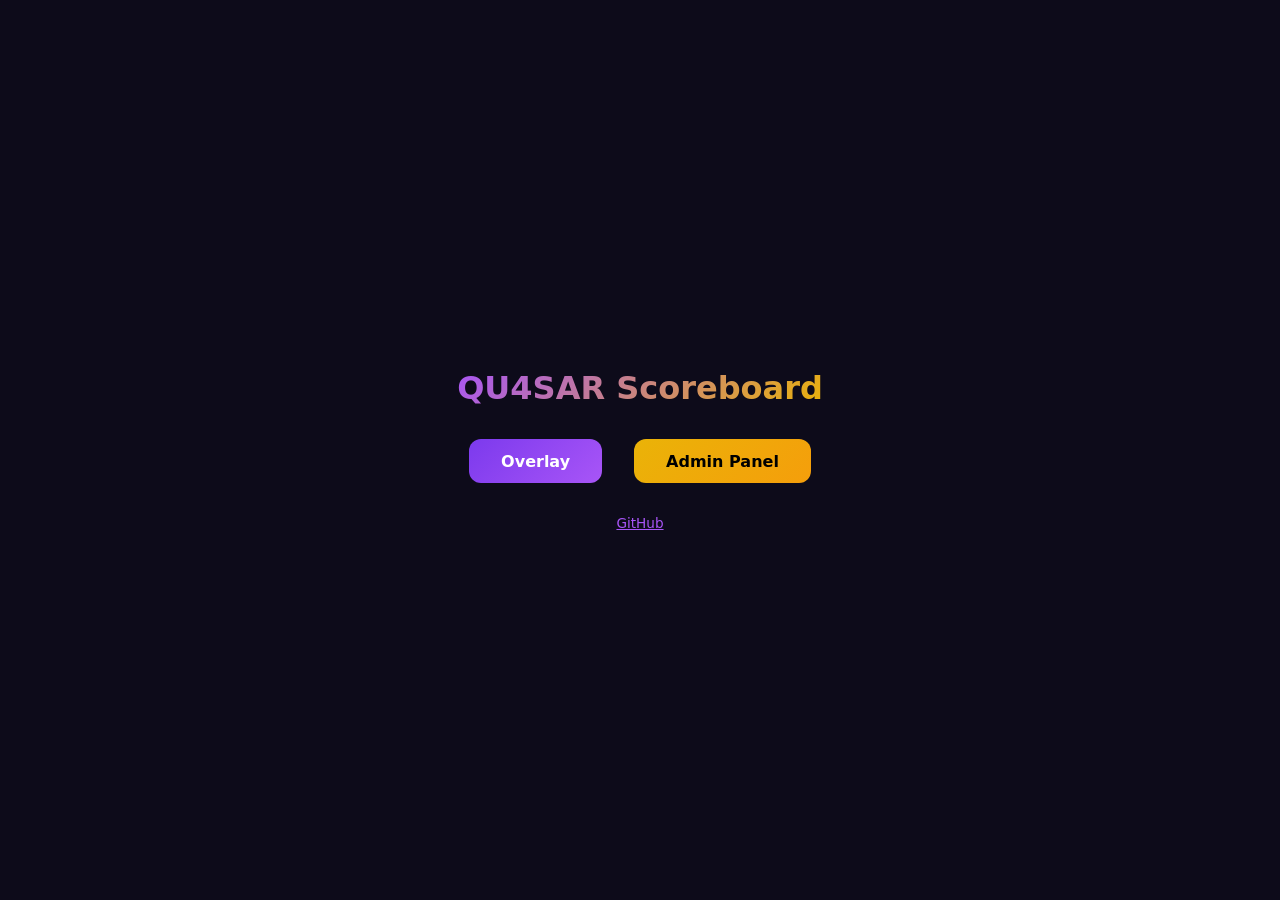
==== index.html @ 977b4c91 "add index.html landing page for GitHub Pages root" ====
<!DOCTYPE html>
<html lang="es">
<head>
<meta charset="UTF-8">
<meta name="viewport" content="width=device-width, initial-scale=1.0">
<title>QU4SAR Scoreboard</title>
<style>
  *{margin:0;padding:0;box-sizing:border-box}
  body{font-family:system-ui,sans-serif;background:#0d0b1a;color:#fff;display:flex;flex-direction:column;align-items:center;justify-content:center;min-height:100vh;gap:2rem}
  h1{font-size:2rem;background:linear-gradient(135deg,#a855f7,#eab308);-webkit-background-clip:text;-webkit-text-fill-color:transparent}
  .links{display:flex;gap:2rem}
  .links a{padding:.8rem 2rem;border-radius:12px;text-decoration:none;font-weight:600;transition:.2s}
  .overlay-link{background:linear-gradient(135deg,#7c3aed,#a855f7);color:#fff}
  .admin-link{background:linear-gradient(135deg,#eab308,#f59e0b);color:#000}
  .links a:hover{transform:scale(1.05);filter:brightness(1.1)}
  p{color:#888;font-size:.85rem}
  p a{color:#a855f7}
</style>
</head>
<body>
<h1>QU4SAR Scoreboard</h1>
<div class="links">
  <a class="overlay-link" href="overlay.html" target="_blank">Overlay</a>
  <a class="admin-link" href="admin.html" target="_blank">Admin Panel</a>
</div>
<p><a href="https://github.com/QU4SARWEB/OVERLAYS" target="_blank">GitHub</a></p>
</body>
</html>
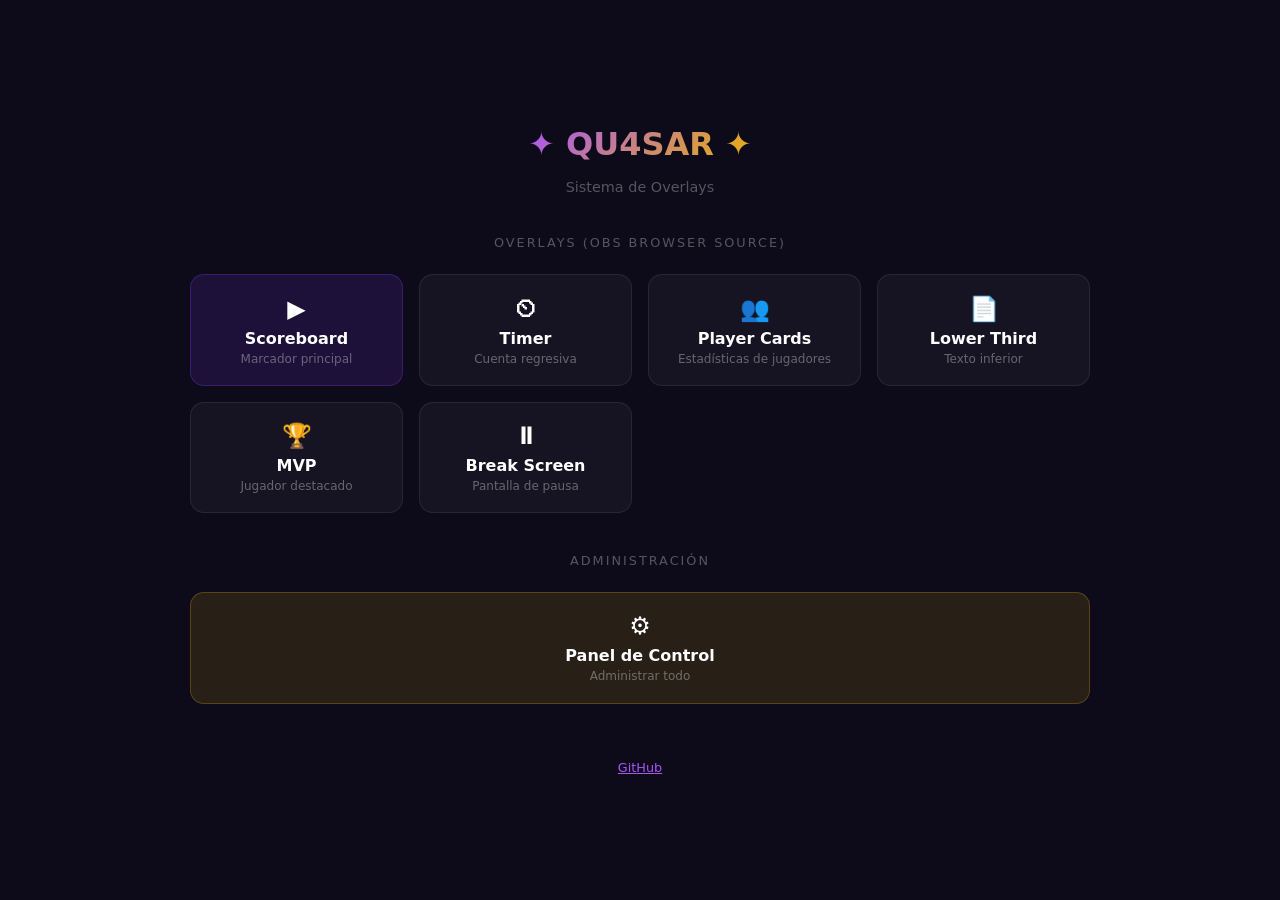
==== commit 557db8a1: "feat: add 5 new overlays (timer, players, lower third, MVP, break screen)" ====
--- a/index.html
+++ b/index.html
@@ -3,26 +3,43 @@
 <head>
 <meta charset="UTF-8">
 <meta name="viewport" content="width=device-width, initial-scale=1.0">
-<title>QU4SAR Scoreboard</title>
+<title>QU4SAR Overlays</title>
 <style>
   *{margin:0;padding:0;box-sizing:border-box}
-  body{font-family:system-ui,sans-serif;background:#0d0b1a;color:#fff;display:flex;flex-direction:column;align-items:center;justify-content:center;min-height:100vh;gap:2rem}
+  body{font-family:system-ui,sans-serif;background:#0d0b1a;color:#fff;display:flex;flex-direction:column;align-items:center;justify-content:center;min-height:100vh;gap:1.5rem;padding:2rem}
   h1{font-size:2rem;background:linear-gradient(135deg,#a855f7,#eab308);-webkit-background-clip:text;-webkit-text-fill-color:transparent}
-  .links{display:flex;gap:2rem}
-  .links a{padding:.8rem 2rem;border-radius:12px;text-decoration:none;font-weight:600;transition:.2s}
-  .overlay-link{background:linear-gradient(135deg,#7c3aed,#a855f7);color:#fff}
-  .admin-link{background:linear-gradient(135deg,#eab308,#f59e0b);color:#000}
-  .links a:hover{transform:scale(1.05);filter:brightness(1.1)}
-  p{color:#888;font-size:.85rem}
+  .grid{display:grid;grid-template-columns:repeat(auto-fit,minmax(200px,1fr));gap:1rem;max-width:900px;width:100%}
+  .card{padding:1.2rem;border-radius:14px;text-decoration:none;color:#fff;font-weight:600;text-align:center;transition:.2s;border:1px solid rgba(255,255,255,0.08);background:rgba(255,255,255,0.04)}
+  .card:hover{transform:scale(1.03);filter:brightness(1.1);border-color:rgba(187,134,252,0.3)}
+  .card.purple{background:rgba(124,58,237,0.15);border-color:rgba(124,58,237,0.3)}
+  .card.gold{background:rgba(234,179,8,0.12);border-color:rgba(234,179,8,0.25)}
+  .card .icon{font-size:1.5rem;display:block;margin-bottom:6px}
+  .card small{display:block;font-size:.75rem;color:rgba(255,255,255,0.35);font-weight:400;margin-top:4px}
+  .section-title{color:rgba(255,255,255,0.3);font-size:.8rem;text-transform:uppercase;letter-spacing:2px;margin-top:1rem}
+  p{color:#888;font-size:.8rem}
   p a{color:#a855f7}
+  @media(max-width:600px){.grid{grid-template-columns:1fr 1fr}}
 </style>
 </head>
 <body>
-<h1>QU4SAR Scoreboard</h1>
-<div class="links">
-  <a class="overlay-link" href="overlay.html" target="_blank">Overlay</a>
-  <a class="admin-link" href="admin.html" target="_blank">Admin Panel</a>
+<h1>&#10022; QU4SAR &#10022;</h1>
+<p style="color:rgba(255,255,255,0.3);font-size:.9rem;margin-top:-.5rem">Sistema de Overlays</p>
+
+<div class="section-title">Overlays (OBS Browser Source)</div>
+<div class="grid">
+  <a class="card purple" href="overlay.html" target="_blank"><span class="icon">&#9654;</span> Scoreboard<small>Marcador principal</small></a>
+  <a class="card" href="timer-overlay.html" target="_blank"><span class="icon">&#9202;</span> Timer<small>Cuenta regresiva</small></a>
+  <a class="card" href="player-cards-overlay.html" target="_blank"><span class="icon">&#128101;</span> Player Cards<small>Estad&iacute;sticas de jugadores</small></a>
+  <a class="card" href="lower-third-overlay.html" target="_blank"><span class="icon">&#128196;</span> Lower Third<small>Texto inferior</small></a>
+  <a class="card" href="mvp-overlay.html" target="_blank"><span class="icon">&#127942;</span> MVP<small>Jugador destacado</small></a>
+  <a class="card" href="break-overlay.html" target="_blank"><span class="icon">&#9208;</span> Break Screen<small>Pantalla de pausa</small></a>
 </div>
-<p><a href="https://github.com/QU4SARWEB/OVERLAYS" target="_blank">GitHub</a></p>
+
+<div class="section-title">Administraci&oacute;n</div>
+<div class="grid">
+  <a class="card gold" href="admin.html" target="_blank"><span class="icon">&#9881;</span> Panel de Control<small>Administrar todo</small></a>
+</div>
+
+<p style="margin-top:2rem"><a href="https://github.com/QU4SARWEB/OVERLAYS" target="_blank">GitHub</a></p>
 </body>
-</html>
+</html>
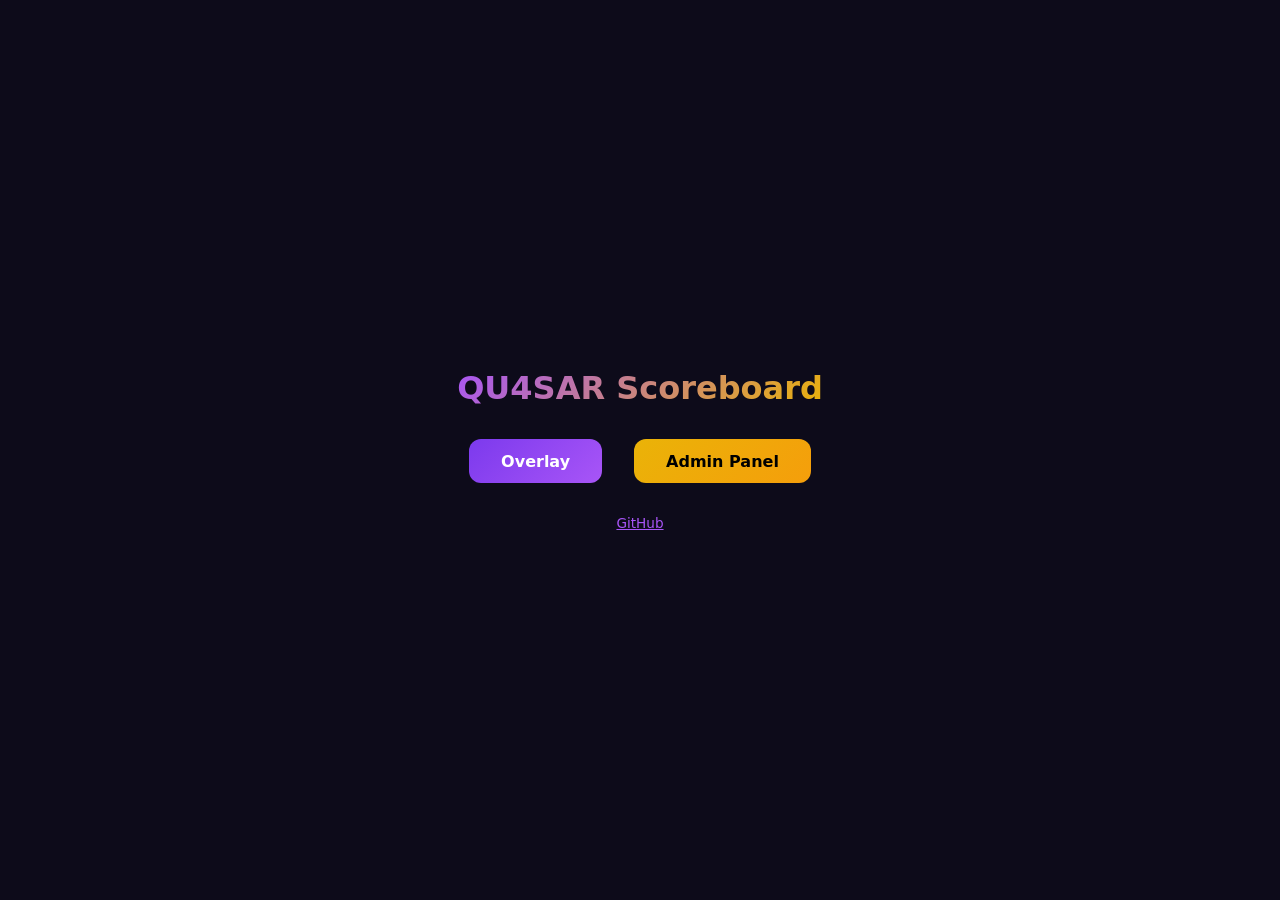
==== commit 8e3406ee: "rollback: remove Supabase DB, new overlays, opacity; restore localStorage + broadcast + previous mat" ====
--- a/index.html
+++ b/index.html
@@ -3,43 +3,26 @@
 <head>
 <meta charset="UTF-8">
 <meta name="viewport" content="width=device-width, initial-scale=1.0">
-<title>QU4SAR Overlays</title>
+<title>QU4SAR Scoreboard</title>
 <style>
   *{margin:0;padding:0;box-sizing:border-box}
-  body{font-family:system-ui,sans-serif;background:#0d0b1a;color:#fff;display:flex;flex-direction:column;align-items:center;justify-content:center;min-height:100vh;gap:1.5rem;padding:2rem}
+  body{font-family:system-ui,sans-serif;background:#0d0b1a;color:#fff;display:flex;flex-direction:column;align-items:center;justify-content:center;min-height:100vh;gap:2rem}
   h1{font-size:2rem;background:linear-gradient(135deg,#a855f7,#eab308);-webkit-background-clip:text;-webkit-text-fill-color:transparent}
-  .grid{display:grid;grid-template-columns:repeat(auto-fit,minmax(200px,1fr));gap:1rem;max-width:900px;width:100%}
-  .card{padding:1.2rem;border-radius:14px;text-decoration:none;color:#fff;font-weight:600;text-align:center;transition:.2s;border:1px solid rgba(255,255,255,0.08);background:rgba(255,255,255,0.04)}
-  .card:hover{transform:scale(1.03);filter:brightness(1.1);border-color:rgba(187,134,252,0.3)}
-  .card.purple{background:rgba(124,58,237,0.15);border-color:rgba(124,58,237,0.3)}
-  .card.gold{background:rgba(234,179,8,0.12);border-color:rgba(234,179,8,0.25)}
-  .card .icon{font-size:1.5rem;display:block;margin-bottom:6px}
-  .card small{display:block;font-size:.75rem;color:rgba(255,255,255,0.35);font-weight:400;margin-top:4px}
-  .section-title{color:rgba(255,255,255,0.3);font-size:.8rem;text-transform:uppercase;letter-spacing:2px;margin-top:1rem}
-  p{color:#888;font-size:.8rem}
+  .links{display:flex;gap:2rem}
+  .links a{padding:.8rem 2rem;border-radius:12px;text-decoration:none;font-weight:600;transition:.2s}
+  .overlay-link{background:linear-gradient(135deg,#7c3aed,#a855f7);color:#fff}
+  .admin-link{background:linear-gradient(135deg,#eab308,#f59e0b);color:#000}
+  .links a:hover{transform:scale(1.05);filter:brightness(1.1)}
+  p{color:#888;font-size:.85rem}
   p a{color:#a855f7}
-  @media(max-width:600px){.grid{grid-template-columns:1fr 1fr}}
 </style>
 </head>
 <body>
-<h1>&#10022; QU4SAR &#10022;</h1>
-<p style="color:rgba(255,255,255,0.3);font-size:.9rem;margin-top:-.5rem">Sistema de Overlays</p>
-
-<div class="section-title">Overlays (OBS Browser Source)</div>
-<div class="grid">
-  <a class="card purple" href="overlay.html" target="_blank"><span class="icon">&#9654;</span> Scoreboard<small>Marcador principal</small></a>
-  <a class="card" href="timer-overlay.html" target="_blank"><span class="icon">&#9202;</span> Timer<small>Cuenta regresiva</small></a>
-  <a class="card" href="player-cards-overlay.html" target="_blank"><span class="icon">&#128101;</span> Player Cards<small>Estad&iacute;sticas de jugadores</small></a>
-  <a class="card" href="lower-third-overlay.html" target="_blank"><span class="icon">&#128196;</span> Lower Third<small>Texto inferior</small></a>
-  <a class="card" href="mvp-overlay.html" target="_blank"><span class="icon">&#127942;</span> MVP<small>Jugador destacado</small></a>
-  <a class="card" href="break-overlay.html" target="_blank"><span class="icon">&#9208;</span> Break Screen<small>Pantalla de pausa</small></a>
+<h1>QU4SAR Scoreboard</h1>
+<div class="links">
+  <a class="overlay-link" href="overlay.html" target="_blank">Overlay</a>
+  <a class="admin-link" href="admin.html" target="_blank">Admin Panel</a>
 </div>
-
-<div class="section-title">Administraci&oacute;n</div>
-<div class="grid">
-  <a class="card gold" href="admin.html" target="_blank"><span class="icon">&#9881;</span> Panel de Control<small>Administrar todo</small></a>
-</div>
-
-<p style="margin-top:2rem"><a href="https://github.com/QU4SARWEB/OVERLAYS" target="_blank">GitHub</a></p>
+<p><a href="https://github.com/QU4SARWEB/OVERLAYS" target="_blank">GitHub</a></p>
 </body>
-</html>+</html>
